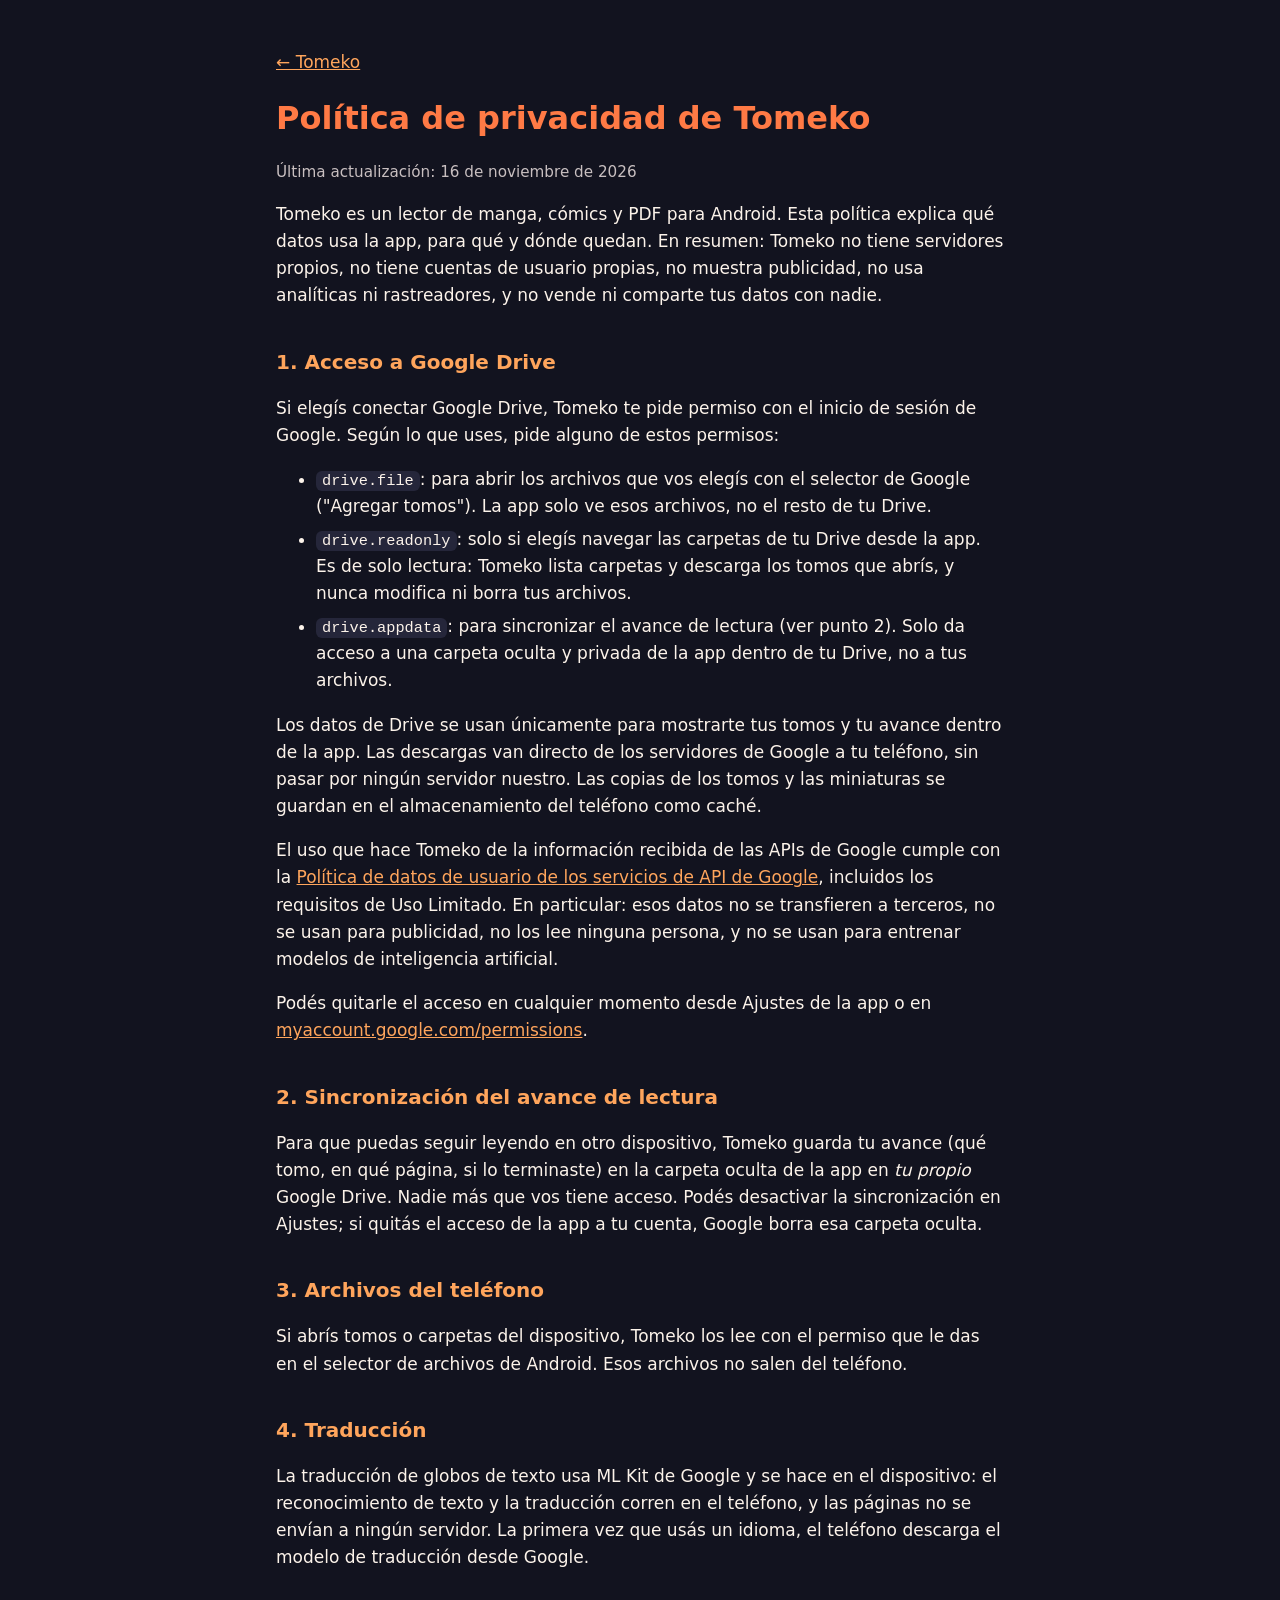
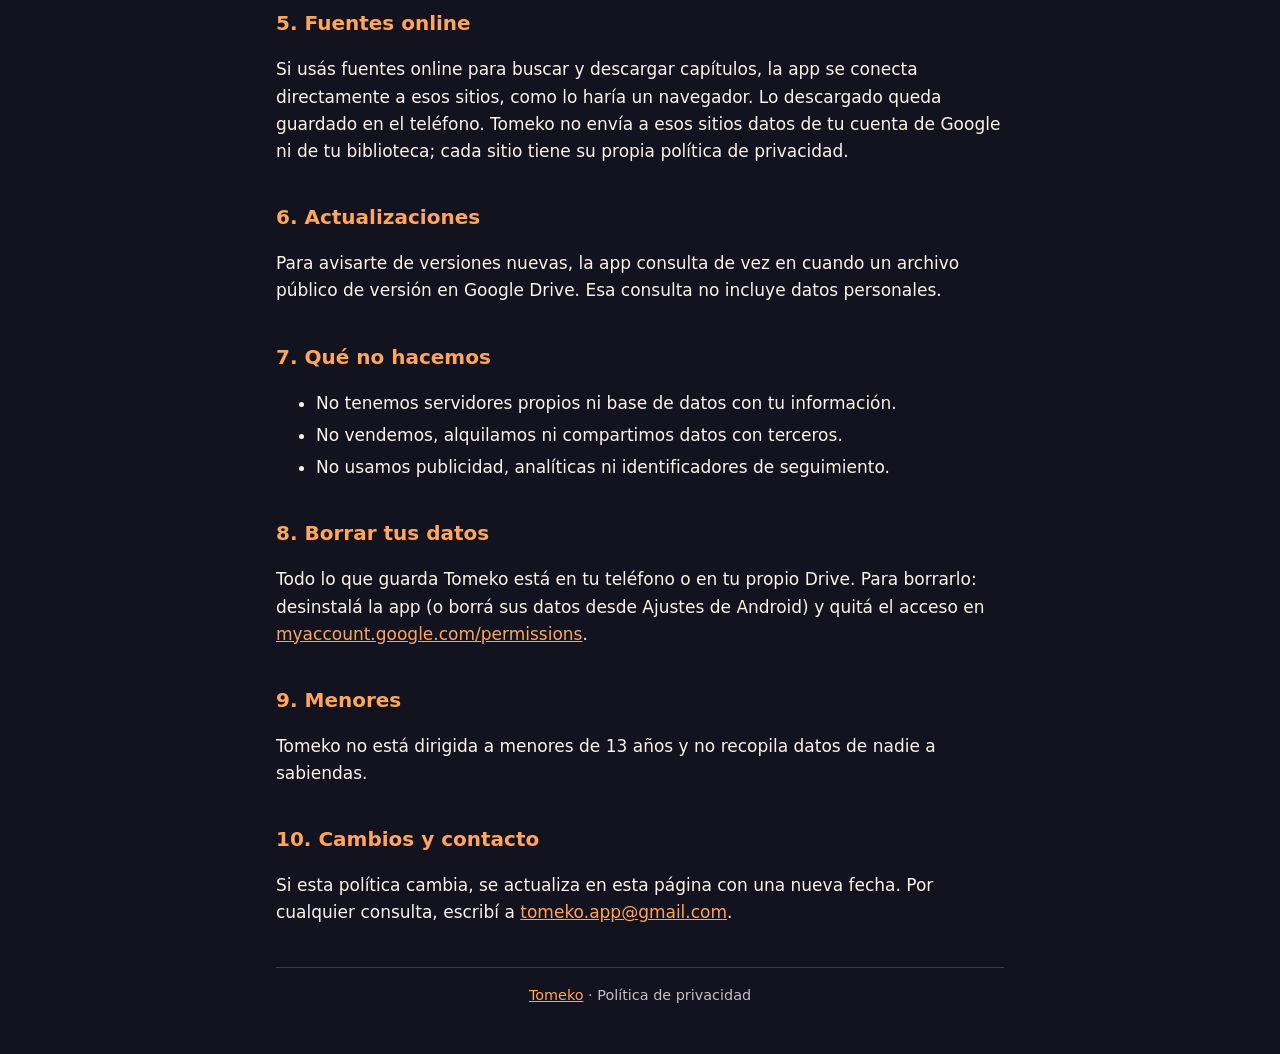
==== privacidad.html @ e3160e49 "Sitio de Tomeko: inicio y política de privacidad Co-Authored-By: Claude Opus 5.5 <noreply@anthropic." ====
<!doctype html>
<html lang="es">
<head>
<meta charset="utf-8">
<meta name="viewport" content="width=device-width,initial-scale=1">
<title>Política de privacidad · Tomeko</title>
<link rel="icon" href="logo.webp">
<link rel="stylesheet" href="estilo.css">
</head>
<body>
<main>
<p><a href="./">← Tomeko</a></p>
<h1>Política de privacidad de Tomeko</h1>
<p class="nota">Última actualización: 16 de noviembre de 2026</p>

<p>Tomeko es un lector de manga, cómics y PDF para Android. Esta política explica qué datos usa la app, para qué y dónde quedan. En resumen: Tomeko no tiene servidores propios, no tiene cuentas de usuario propias, no muestra publicidad, no usa analíticas ni rastreadores, y no vende ni comparte tus datos con nadie.</p>

<h2>1. Acceso a Google Drive</h2>
<p>Si elegís conectar Google Drive, Tomeko te pide permiso con el inicio de sesión de Google. Según lo que uses, pide alguno de estos permisos:</p>
<ul>
  <li><code>drive.file</code>: para abrir los archivos que vos elegís con el selector de Google ("Agregar tomos"). La app solo ve esos archivos, no el resto de tu Drive.</li>
  <li><code>drive.readonly</code>: solo si elegís navegar las carpetas de tu Drive desde la app. Es de solo lectura: Tomeko lista carpetas y descarga los tomos que abrís, y nunca modifica ni borra tus archivos.</li>
  <li><code>drive.appdata</code>: para sincronizar el avance de lectura (ver punto 2). Solo da acceso a una carpeta oculta y privada de la app dentro de tu Drive, no a tus archivos.</li>
</ul>
<p>Los datos de Drive se usan únicamente para mostrarte tus tomos y tu avance dentro de la app. Las descargas van directo de los servidores de Google a tu teléfono, sin pasar por ningún servidor nuestro. Las copias de los tomos y las miniaturas se guardan en el almacenamiento del teléfono como caché.</p>
<p>El uso que hace Tomeko de la información recibida de las APIs de Google cumple con la <a href="https://developers.google.com/terms/api-services-user-data-policy">Política de datos de usuario de los servicios de API de Google</a>, incluidos los requisitos de Uso Limitado. En particular: esos datos no se transfieren a terceros, no se usan para publicidad, no los lee ninguna persona, y no se usan para entrenar modelos de inteligencia artificial.</p>
<p>Podés quitarle el acceso en cualquier momento desde Ajustes de la app o en <a href="https://myaccount.google.com/permissions">myaccount.google.com/permissions</a>.</p>

<h2>2. Sincronización del avance de lectura</h2>
<p>Para que puedas seguir leyendo en otro dispositivo, Tomeko guarda tu avance (qué tomo, en qué página, si lo terminaste) en la carpeta oculta de la app en <em>tu propio</em> Google Drive. Nadie más que vos tiene acceso. Podés desactivar la sincronización en Ajustes; si quitás el acceso de la app a tu cuenta, Google borra esa carpeta oculta.</p>

<h2>3. Archivos del teléfono</h2>
<p>Si abrís tomos o carpetas del dispositivo, Tomeko los lee con el permiso que le das en el selector de archivos de Android. Esos archivos no salen del teléfono.</p>

<h2>4. Traducción</h2>
<p>La traducción de globos de texto usa ML Kit de Google y se hace en el dispositivo: el reconocimiento de texto y la traducción corren en el teléfono, y las páginas no se envían a ningún servidor. La primera vez que usás un idioma, el teléfono descarga el modelo de traducción desde Google.</p>

<h2>5. Fuentes online</h2>
<p>Si usás fuentes online para buscar y descargar capítulos, la app se conecta directamente a esos sitios, como lo haría un navegador. Lo descargado queda guardado en el teléfono. Tomeko no envía a esos sitios datos de tu cuenta de Google ni de tu biblioteca; cada sitio tiene su propia política de privacidad.</p>

<h2>6. Actualizaciones</h2>
<p>Para avisarte de versiones nuevas, la app consulta de vez en cuando un archivo público de versión en Google Drive. Esa consulta no incluye datos personales.</p>

<h2>7. Qué no hacemos</h2>
<ul>
  <li>No tenemos servidores propios ni base de datos con tu información.</li>
  <li>No vendemos, alquilamos ni compartimos datos con terceros.</li>
  <li>No usamos publicidad, analíticas ni identificadores de seguimiento.</li>
</ul>

<h2>8. Borrar tus datos</h2>
<p>Todo lo que guarda Tomeko está en tu teléfono o en tu propio Drive. Para borrarlo: desinstalá la app (o borrá sus datos desde Ajustes de Android) y quitá el acceso en <a href="https://myaccount.google.com/permissions">myaccount.google.com/permissions</a>.</p>

<h2>9. Menores</h2>
<p>Tomeko no está dirigida a menores de 13 años y no recopila datos de nadie a sabiendas.</p>

<h2>10. Cambios y contacto</h2>
<p>Si esta política cambia, se actualiza en esta página con una nueva fecha. Por cualquier consulta, escribí a <a href="mailto:tomeko.app@gmail.com">tomeko.app@gmail.com</a>.</p>

<footer><a href="./">Tomeko</a> · Política de privacidad</footer>
</main>
</body>
</html>
---- estilo.css ----
:root{--tinta:#12131f;--tinta2:#1b1c2b;--tinta3:#25263a;--crema:#fcf3ea;--crema-suave:#c8bfc0;--linea:#3a3a4e;--atardecer:#ff7a45;--calico:#ffa55c}
*{box-sizing:border-box}
html{color-scheme:dark}
body{margin:0;background:var(--tinta);color:var(--crema);font:17px/1.6 system-ui,-apple-system,"Segoe UI",Roboto,sans-serif}
main{max-width:760px;margin:0 auto;padding:32px 16px 48px}
a{color:var(--calico)}
header.marca{text-align:center;padding:24px 0 8px}
header.marca img{width:min(336px,80%);height:auto}
h1{font-size:2rem;margin:.3em 0;color:var(--atardecer)}
h2{font-size:1.25rem;margin:1.8em 0 .4em;color:var(--calico)}
.lema{font-size:1.15rem;color:var(--crema-suave);text-align:center;margin:0 0 24px}
.tarjetas{display:grid;grid-template-columns:repeat(auto-fit,minmax(210px,1fr));gap:12px;margin:24px 0}
.tarjeta{background:var(--tinta2);border:1px solid var(--linea);border-radius:14px;padding:14px 16px}
.tarjeta b{color:var(--calico)}
.boton{display:inline-block;background:var(--atardecer);color:#2b0f02;font-weight:600;text-decoration:none;padding:12px 22px;border-radius:999px}
.centro{text-align:center;margin:28px 0}
.nota{color:var(--crema-suave);font-size:.95rem}
code{background:var(--tinta3);padding:1px 6px;border-radius:6px;font-size:.9em}
footer{border-top:1px solid var(--linea);margin-top:40px;padding-top:16px;color:var(--crema-suave);font-size:.9rem;text-align:center}
li{margin:.3em 0}
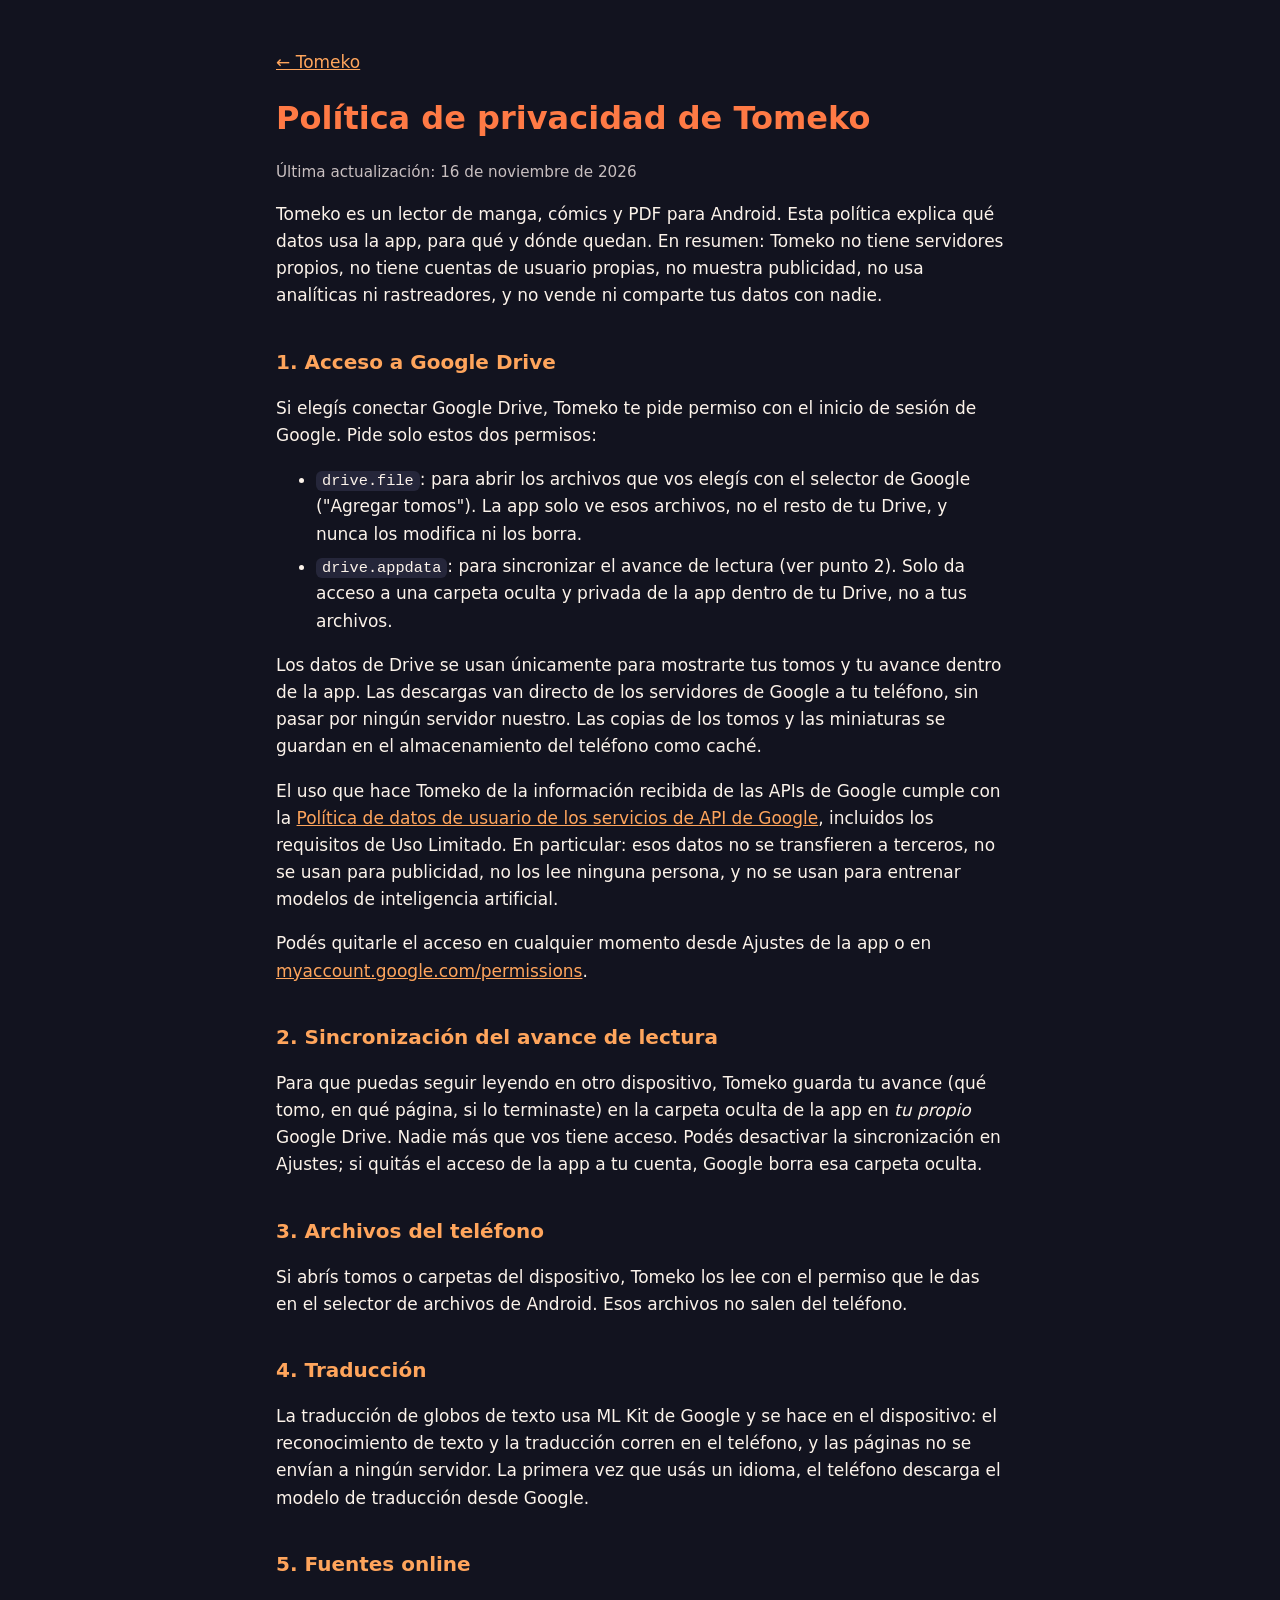
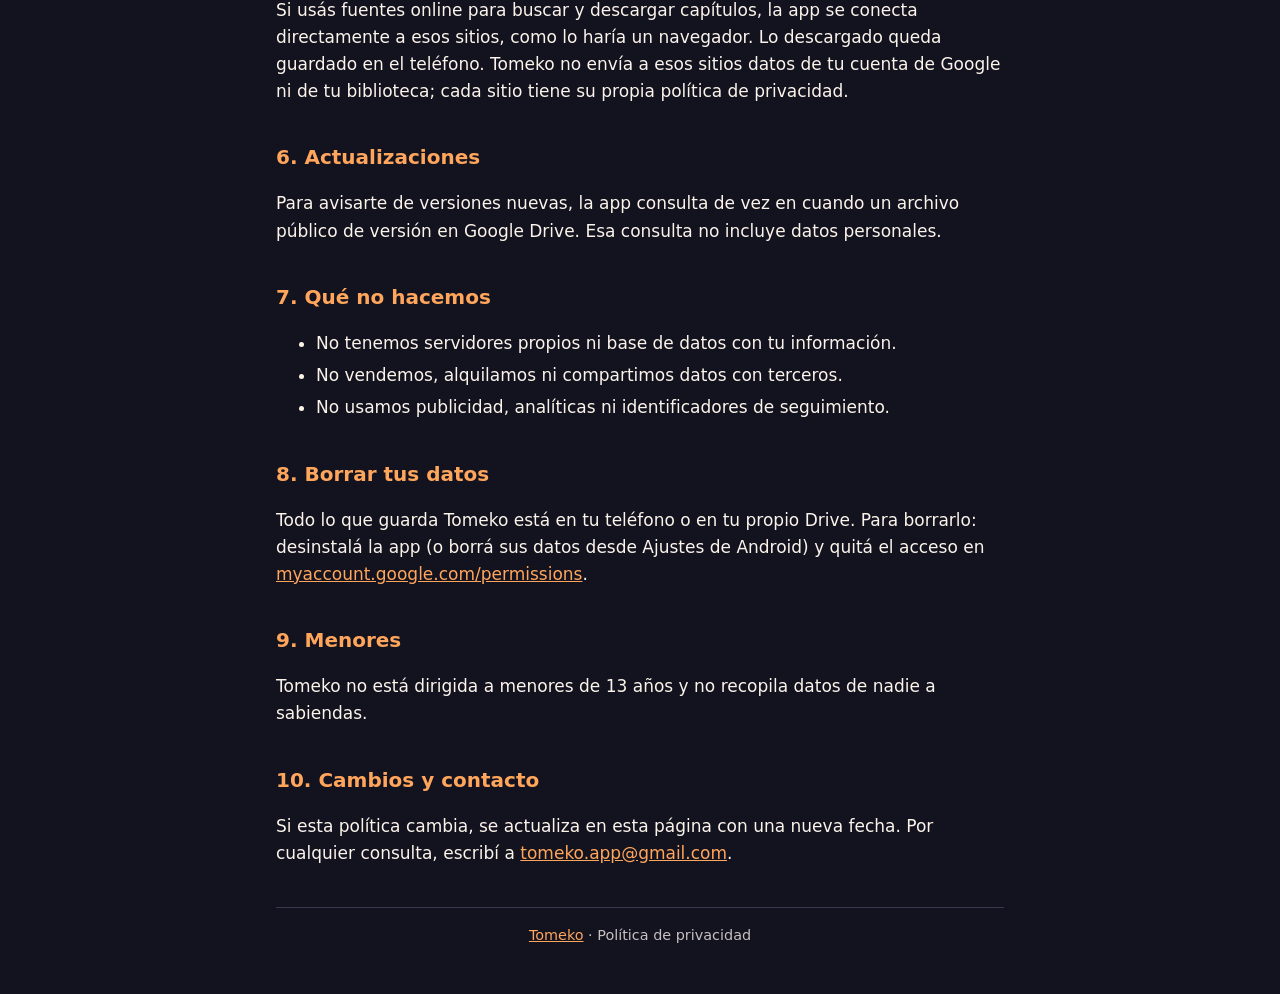
==== commit 83cb135c: "Privacidad: la app ya no pide drive.readonly Co-Authored-By: Claude Opus 5.5 <noreply@anthropic.com>" ====
--- a/privacidad.html
+++ b/privacidad.html
@@ -16,10 +16,9 @@
 <p>Tomeko es un lector de manga, cómics y PDF para Android. Esta política explica qué datos usa la app, para qué y dónde quedan. En resumen: Tomeko no tiene servidores propios, no tiene cuentas de usuario propias, no muestra publicidad, no usa analíticas ni rastreadores, y no vende ni comparte tus datos con nadie.</p>
 
 <h2>1. Acceso a Google Drive</h2>
-<p>Si elegís conectar Google Drive, Tomeko te pide permiso con el inicio de sesión de Google. Según lo que uses, pide alguno de estos permisos:</p>
+<p>Si elegís conectar Google Drive, Tomeko te pide permiso con el inicio de sesión de Google. Pide solo estos dos permisos:</p>
 <ul>
-  <li><code>drive.file</code>: para abrir los archivos que vos elegís con el selector de Google ("Agregar tomos"). La app solo ve esos archivos, no el resto de tu Drive.</li>
-  <li><code>drive.readonly</code>: solo si elegís navegar las carpetas de tu Drive desde la app. Es de solo lectura: Tomeko lista carpetas y descarga los tomos que abrís, y nunca modifica ni borra tus archivos.</li>
+  <li><code>drive.file</code>: para abrir los archivos que vos elegís con el selector de Google ("Agregar tomos"). La app solo ve esos archivos, no el resto de tu Drive, y nunca los modifica ni los borra.</li>
   <li><code>drive.appdata</code>: para sincronizar el avance de lectura (ver punto 2). Solo da acceso a una carpeta oculta y privada de la app dentro de tu Drive, no a tus archivos.</li>
 </ul>
 <p>Los datos de Drive se usan únicamente para mostrarte tus tomos y tu avance dentro de la app. Las descargas van directo de los servidores de Google a tu teléfono, sin pasar por ningún servidor nuestro. Las copias de los tomos y las miniaturas se guardan en el almacenamiento del teléfono como caché.</p>
